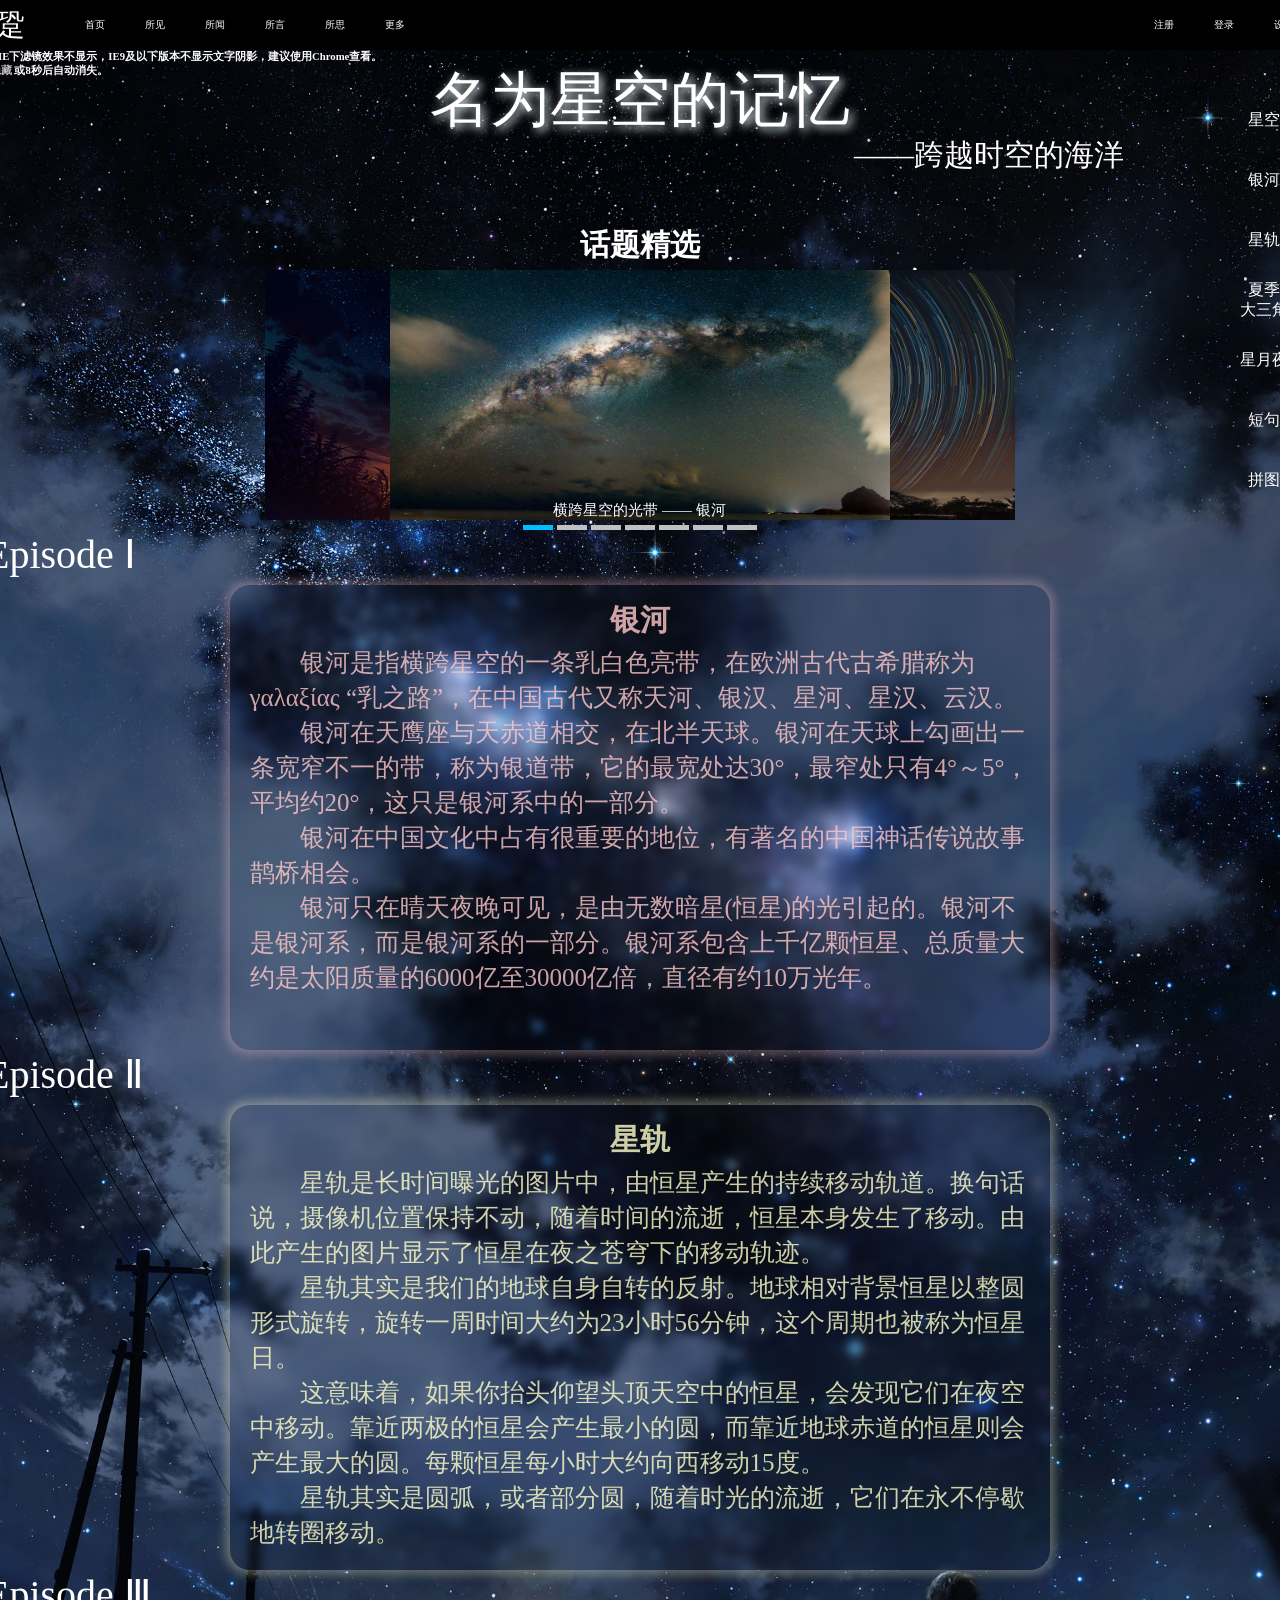
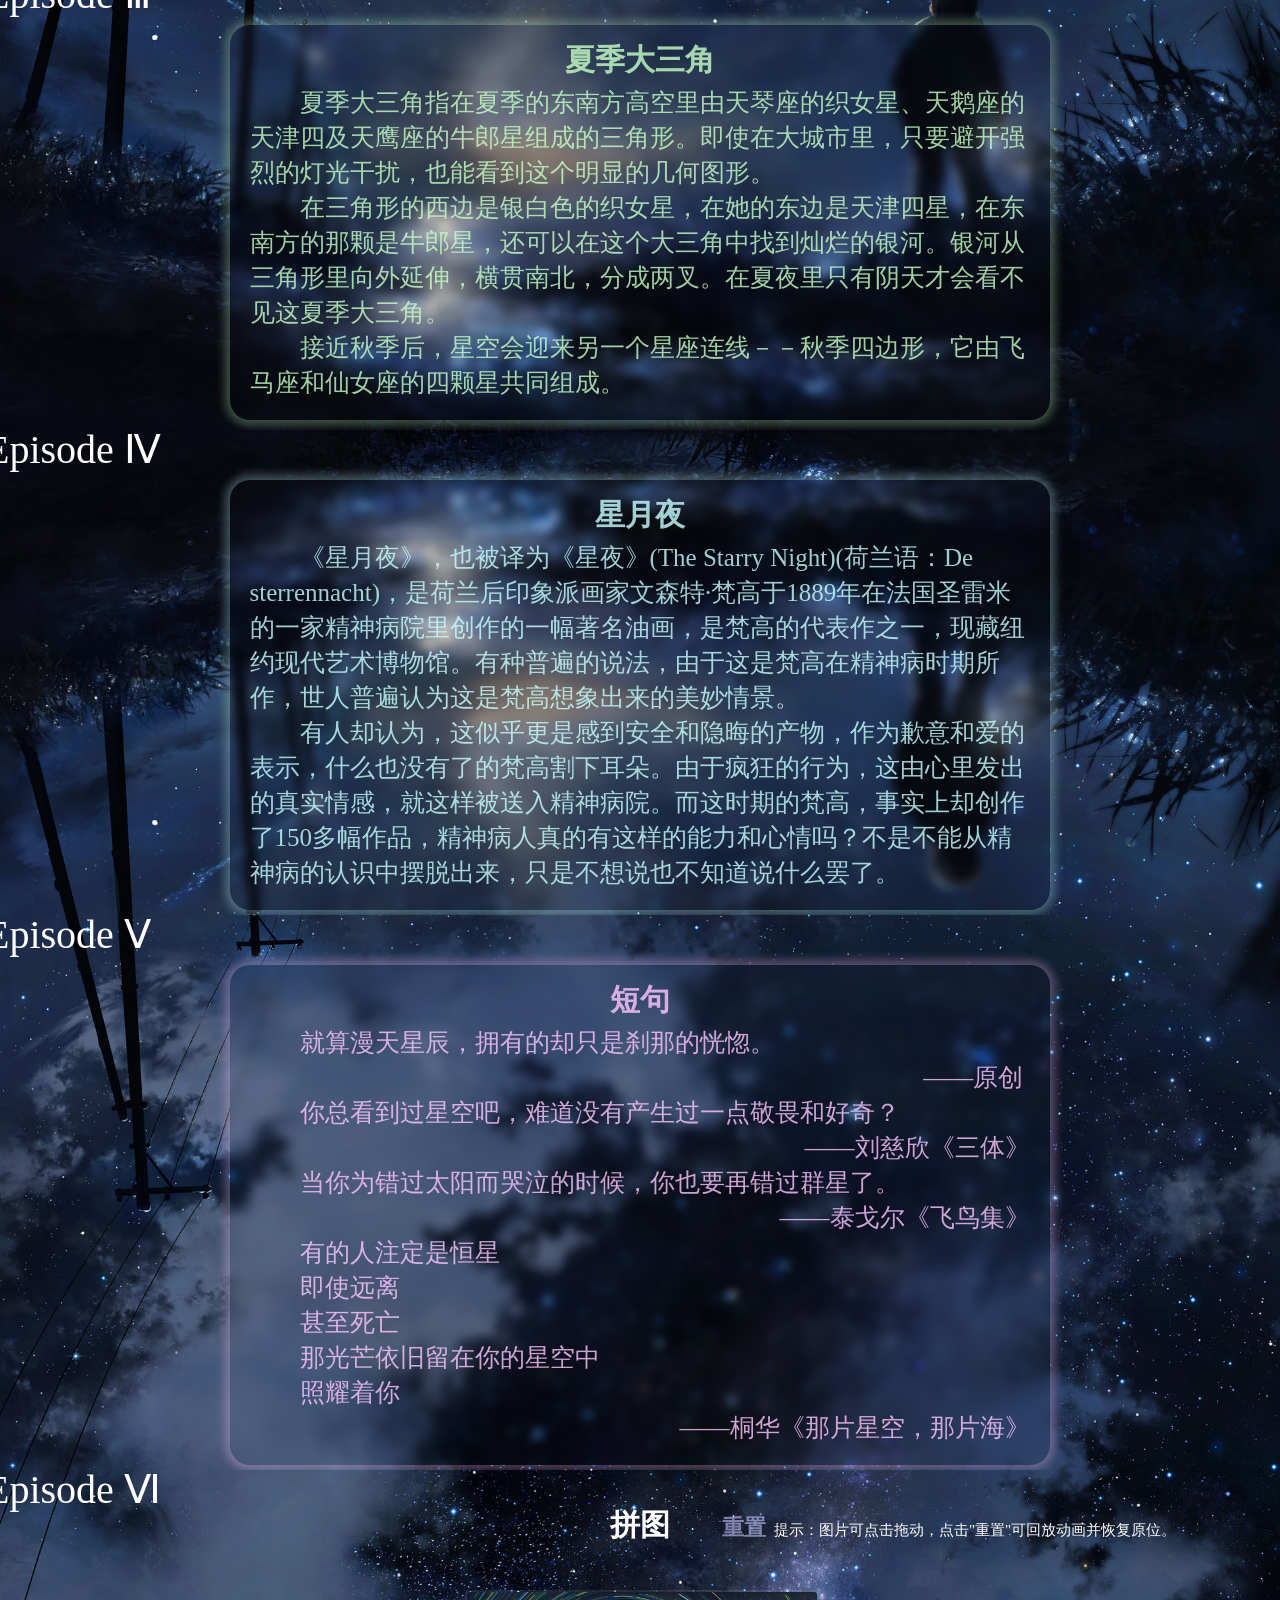
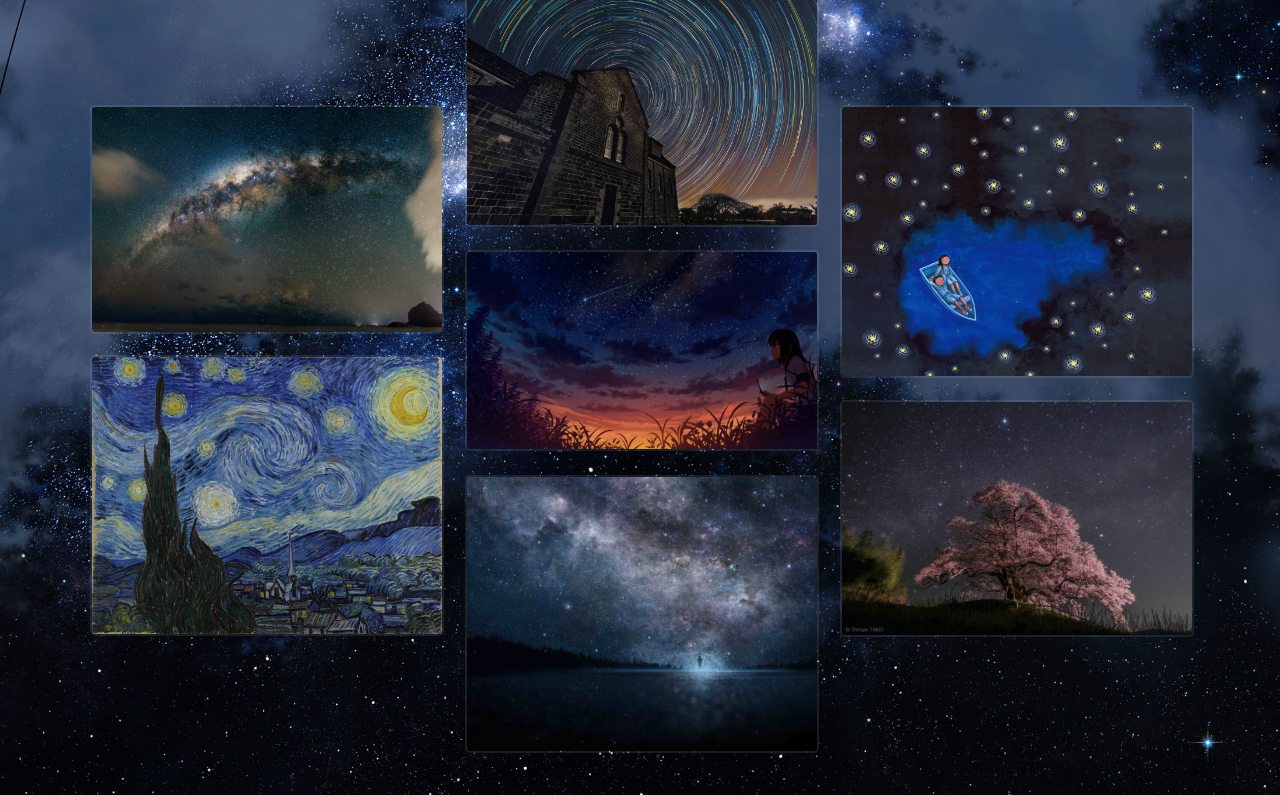
==== Starry Sky.html @ 90aaf9bb "add ss" ====
﻿<!DOCTYPE html>
<html>
	<head>
		<meta charset="utf-8" />
		<title>My Page</title>
		<link rel="stylesheet"type="text/css"href="ss.css">
		<script type="text/javascript"src="ss.js" ></script>
	</head>
	<body onselectstart="return false">
		<div id="header">
			<ul class="nav">
				<h3>空跫</h3>
				<li title="首页">
					<a href="javascript:location.reload();">首页</a>					
				</li>
				<li>
					<a href="javascript:;">所见</a>
					<p class="subnav">
						<a href="javascript:;">万紫千红</a>
						<a href="javascript:;">眼花缭乱</a>
						<a href="javascript:;">万千星辰</a>
						<a href="javascript:;">尽收眼底</a>
					</p>
				</li>
				<li>
					<a href="javascript:;">所闻</a>
					<p class="subnav">
						<a href="javascript:;">侧耳倾听</a>
						<a href="javascript:;">万籁俱寂</a>
						<a href="javascript:;">空谷跫音</a>
						<a href="javascript:;">寥若晨星</a>
					</p>
				</li>
				<li>
					<a href="javascript:;">所言</a>
					<p class="subnav">
						<a href="javascript:;">千言万语</a>
						<a href="javascript:;">不可名状 </a>
						<a href="javascript:;">言不由衷</a>
						<a href="javascript:;">事与愿违</a>
					</p>
				</li>
				<li>
					<a href="javascript:;">所思</a>
					<p class="subnav">
						<a href="javascript:;">思绪万千</a>
						<a href="javascript:;">百感交集</a>
						<a href="javascript:;">魂牵梦萦</a>
						<a href="javascript:;">欲罢不能</a>
					</p>
				</li>
				<li>
					<a href="javascript:;">更多</a>
					<p class="subnav">
						<a href="javascript:;">多多益善</a>
						<a href="javascript:;">琳琅满目</a>
						<a href="javascript:;">如沐春风</a>
						<a href="javascript:;">如梦初醒</a>
					</p>
				</li>
			</ul>
			<ul class="nav second">
				<li title="设置"><a href="javascript:;">设置</a></li>
				<li title="登录"><a href="javascript:;">登录</a></li>
				<li title="注册"><a href="javascript:;">注册</a></li>
			</ul>
		</div>
		<div id="main">
			<h6>提示：IE下滤镜效果不显示，IE9及以下版本不显示文字阴影，建议使用Chrome查看。<br/>点击 <strong class='hide'>隐藏</strong> 或<span>10</span>秒后自动消失。</h6>
			<ul class="menu">
					<li>星空</li>
					<li>银河</li>
					<li>星轨</li>
					<li><p></p>夏季<br/>大三角</li>
					<li>星月夜</li>
					<li>短句</li>
					<li>拼图</li>
			</ul>
			<p class="top">TOP</p>
			<div id="star"class="part">
				<h1>名为星空的记忆</h1>			
				<h3>——跨越时空的海洋</h3>
				<h4>话题精选</h4>
				<div class="stage">
					<div class="box center">
						<p class="shadow"></p>
						<img src="img/main01.jpg"/>
						<p class="note">横跨星空的光带 —— 银河</p>
					</div>
					<div class="box right">
						<p class="shadow"></p>
						<img src="img/main02.jpg"/>
						<p class="note">地球自转的反射 —— 星轨</p>
					</div>
					<div class="box">
						<p class="shadow"></p>
						<img src="img/main03.jpg"/>
						<p class="note">东南方高空的夏季大三角</p>
					</div>
					<div class="box">
						<p class="shadow"></p>
						<img src="img/main04.jpg"/>
						<p class="note">璀璨星空下的地平线</p>
					</div>
					<div class="box">
						<p class="shadow"></p>
						<img src="img/main05.jpg"/>
						<p class="note">梵高创作油画 ——《星月夜》</p>
					</div>
					<div class="box">
						<p class="shadow"></p>
						<img src="img/main06.jpg"/>
						<p class="note">几米著绘本 ——《星空》</p>
					</div>
					<div class="box left">
						<p class="shadow"></p>
						<img src="img/main07.jpg"/>
						<p class="note">关于星空的短句</p>
					</div>
					<p class="icon"><img src="img/icon1.png"/></p>
					<p class="icon next"><img src="img/icon2.png"/></p>
				</div>
			</div>
			<div id="milky"class="part">
				<h2 class="episode">Episode Ⅰ</h2>				
				<div class="blur">
					<strong>银河</strong>
					<p>银河是指横跨星空的一条乳白色亮带，在欧洲古代古希腊称为γαλαξίας “乳之路”，在中国古代又称天河、银汉、星河、星汉、云汉。</p>
					<p>银河在天鹰座与天赤道相交，在北半天球。银河在天球上勾画出一条宽窄不一的带，称为银道带，它的最宽处达30°，最窄处只有4°～5°，平均约20°，这只是银河系中的一部分。</p>
					<p>银河在中国文化中占有很重要的地位，有著名的中国神话传说故事鹊桥相会。</p>
					<p>银河只在晴天夜晚可见，是由无数暗星(恒星)的光引起的。银河不是银河系，而是银河系的一部分。银河系包含上千亿颗恒星、总质量大约是太阳质量的6000亿至30000亿倍，直径有约10万光年。</p>
				</div>
			</div>
			<div id="trail"class="part">
				<h2 class="episode">Episode Ⅱ</h2>
				<div class="blur trail">
					<strong>星轨</strong>
					<p>星轨是长时间曝光的图片中，由恒星产生的持续移动轨道。换句话说，摄像机位置保持不动，随着时间的流逝，恒星本身发生了移动。由此产生的图片显示了恒星在夜之苍穹下的移动轨迹。</p>
					<p>星轨其实是我们的地球自身自转的反射。地球相对背景恒星以整圆形式旋转，旋转一周时间大约为23小时56分钟，这个周期也被称为恒星日。</p>
					<p>这意味着，如果你抬头仰望头顶天空中的恒星，会发现它们在夜空中移动。靠近两极的恒星会产生最小的圆，而靠近地球赤道的恒星则会产生最大的圆。每颗恒星每小时大约向西移动15度。</p>
					<p>星轨其实是圆弧，或者部分圆，随着时光的流逝，它们在永不停歇地转圈移动。</p>
				</div>
			</div>
			<div id="triangle"class="part">
				<h2 class="episode">Episode Ⅲ</h2>
				<div class="blur triangle">
					<strong>夏季大三角</strong>
					<p>夏季大三角指在夏季的东南方高空里由天琴座的织女星、天鹅座的天津四及天鹰座的牛郎星组成的三角形。即使在大城市里，只要避开强烈的灯光干扰，也能看到这个明显的几何图形。</p>
					<p>在三角形的西边是银白色的织女星，在她的东边是天津四星，在东南方的那颗是牛郎星，还可以在这个大三角中找到灿烂的银河。银河从三角形里向外延伸，横贯南北，分成两叉。在夏夜里只有阴天才会看不见这夏季大三角。</p>
					<p>接近秋季后，星空会迎来另一个星座连线－－秋季四边形，它由飞马座和仙女座的四颗星共同组成。</p>
				</div>
			</div>
			<div id="night"class="part">
				<h2 class="episode">Episode Ⅳ</h2>
				<div class="blur night">
					<strong>星月夜</strong>
					<p>《星月夜》，也被译为《星夜》(The Starry Night)(荷兰语：De sterrennacht)，是荷兰后印象派画家文森特·梵高于1889年在法国圣雷米的一家精神病院里创作的一幅著名油画，是梵高的代表作之一，现藏纽约现代艺术博物馆。有种普遍的说法，由于这是梵高在精神病时期所作，世人普遍认为这是梵高想象出来的美妙情景。</p>
					<p>有人却认为，这似乎更是感到安全和隐晦的产物，作为歉意和爱的表示，什么也没有了的梵高割下耳朵。由于疯狂的行为，这由心里发出的真实情感，就这样被送入精神病院。而这时期的梵高，事实上却创作了150多幅作品，精神病人真的有这样的能力和心情吗？不是不能从精神病的认识中摆脱出来，只是不想说也不知道说什么罢了。</p>
				</div>
			</div>
			<div id="quote"class="part">
				<h2 class="episode">Episode Ⅴ</h2>
				<div class="blur quote">
					<strong>短句</strong>
					<p>就算漫天星辰，拥有的却只是刹那的恍惚。</p>
					<p class="author">——原创&nbsp;</p>					
					<p>你总看到过星空吧，难道没有产生过一点敬畏和好奇？</p>
					<p class="author">——刘慈欣《三体》</p>					
					<p>当你为错过太阳而哭泣的时候，你也要再错过群星了。</p>
					<p class="author">——泰戈尔《飞鸟集》</p>					
					<p>有的人注定是恒星</p>
					<p>即使远离</p>
					<p>甚至死亡</p>
					<p>那光芒依旧留在你的星空中</p>
					<p>照耀着你</p>
					<p class="author">——桐华《那片星空，那片海》</p>
				</div>
			</div>
			<div id="picture"class="part">
				<h2 class="episode">Episode Ⅵ</h2>
				<h3>拼图</h3>
				<h4 class="replay">重置</h4>
				<h5>提示：图片可点击拖动，点击"重置"可回放动画并恢复原位。</h5>
				<img src="img/main01.jpg"/>
				<img src="img/main02.jpg"/>
				<img src="img/main06.jpg"/>
				<img src="img/main07.jpg"/>			
				<img src="img/main05.jpg"/>
				<img src="img/main04.jpg"/>
				<img src="img/main03.jpg"/>
			</div>
		</div>
	</body>
</html>
---- ss.css ----
body{
	margin: 0;
	overflow-x: hidden;
}
*{
	margin: 0;
	padding: 0;
	text-align: center;
	color: white;
	-webkit-user-select: none;
	-moz-user-select: none;
	-ms-user-select: none;
	user-select: none;
}
a{
	text-decoration: none;	
}
ul{
	list-style-type: none;
}
li,.hide,.top,.box,.icon,.replay{
	cursor: pointer;
}
#header{
	height: 50px;
	background: black;
}
#header .nav{
	position: absolute;
	top: 0;
	left: 50%;
	width: 960px;
	margin-left: -675px;
	background: black;
}
#header .second{
	width: 410px;
	margin-left: 264px;
}
.nav h3{
	float: left;
	margin-right: 40px;
	font: 30px/50px KaiTi;
	color: white;
	cursor: not-allowed;
}
.nav li{
	float: left;
	padding: 20px 20px;
	height: 10px;
	line-height: 10px;
	font-size: 10px;	
}
.second li{
	float: right;
}
.nav .subnav{
	display: none;
	position: absolute;
	top: 55px;
	z-index: 1;
	margin-left: -20px;
	padding: 10px;
	height: 20px;	
	line-height: 20px;
	background: rgba(255,255,255,0.9);
	border-radius: 5px;
}
.nav .subnav a{
	margin-left: 5px;
	color: black;
}
.nav .subnav a:first-child{
	margin-left: 0;
}
.nav .subnav a:hover{
	color: rgba(100,100,255,0.9);
}
#main{
	position: absolute;
	top: 50px;
	left: 50%;
	z-index: 0;
	margin-left: -675px;
	width: 1349px;
	height: 3945px;
	background: url(img/bg01.jpg) no-repeat;
	background-size: contain;
}
#main h6{
	text-align: left;
}
h6 strong{
	color: silver;
}
#main .menu{
	position: absolute;
	top: 40px;
	right: 20px;
	z-index: 999;
}
.menu li{
	position: relative;
	width: 60px;
	height: 60px;
	line-height: 60px;
	white-space: nowrap;
	overflow: hidden;
	text-overflow: ellipsis;
}
.menu li:nth-child(4){
	line-height: 20px;	
}
.menu li:nth-child(4) p{
	height: 10px;
}
.menu li:hover{
	color: rgba(255,200,255,0.9);
}
.current{
	color: rgba(200,255,255,0.9)!important;	
	background: rgba(0,0,0,0.6);
	border-radius: 10px;
	box-shadow: 0 0 50px 5px rgba(200,200,255,0.9);
}
#main .top{
	display: none;
	position: fixed;
	bottom: 0;
	z-index: 999;
	font-size: 50px;
	text-shadow: 0 3px 10px gray;
}
#main .part{
	width: 100%;
}
#star{
	position: absolute;
	top: 20px;	
	z-index: -1;
	height: 465px;
}
#star h1{
	font: 60px/1 FangSong;
	text-shadow: 3px 3px 10px azure;
}
#star h3{
	float: right;
	margin: 10px 190px;
	width: 270px;
	font: 30px/1 FangSong;
}
#star h4{
	margin-top: 100px;
	font: bold 30px/1 SimSun;
}
#star .stage{
	position: absolute;
	top: 200px;
	left: 50%;
	margin-left: -375px;
	width: 750px;
	height: 250px;
}
.stage .box{
	position: absolute;
	top: 0;
	left: 125px;
	width: 500px;
	height: 250px;
}
.stage .center{
	z-index: 3;
}
.stage .left{
	left: 0;
}
.stage .right{
	left: 250px;
}
.box .shadow{
	position: absolute;
	width: 500px;
	height: 250px;
	opacity: 0.4;
	background: black;	
}
.box img{
	width: 500px;
	height: 250px;
}
.box .note{
	position: absolute;
	left: 50%;
	bottom: 0;
	width: 500px;
	margin-left: -250px;
	font-size: 15px;
	white-space: nowrap;
	overflow: hidden;
	text-overflow: ellipsis;
}
.center .shadow{
	opacity: 0;
}
.stage .btns{
	position: absolute;
	bottom: -10px;
	left: 50%;
	margin-left: -117px;
	height: 15px;
}
.btns li{
	float: left;
	margin: 10px 4px 0 0;
	width: 30px;
	height: 5px;
	background: silver;
}
.btns li:last-child{
	margin-right: 0;
}
.btns li.active{
	background: deepskyblue;
}
.stage .icon{
	position: absolute;
	z-index: 3;
	width: 125px;
	height: 250px;	
	opacity: 0;
}
.stage .next{
	right: 0;
}
.icon img{
	position: absolute;
	top: 114px;
	left: 10px;
	width: 22px;
	height: 21px;
}
.next img{
	left: 93px;
}
#milky{
	position: absolute;
	top: 485px;
	height: 520px;	
}
.episode{
	margin-left: 20px;
	text-align: left;
	font: 40px/1 verdana;
}
.blur{
	position: absolute;
	top: 50px;
	left: 50%;
	margin-left: -410px;
	padding: 20px;	
	width: 780px;
	height: 425px;
	overflow: hidden;
	border-radius: 20px;
	box-shadow: 0 0 10px 5px rgba(255,200,200,0.3);
}
.blur:after{
	content: '';
	position: absolute;
	top: 0;
	left: 0;
	right: 0;
	bottom: 0;
	z-index: -1;
	margin: -10px;
	-webkit-filter: blur(5px);
	filter: blur(5px);
	background: url(img/bg01.jpg) top -525px left -254px;
	background-size: 1349px;
}
.blur strong{
	font: bold 30px/1 SimSun;
	color: rgba(255,200,200,0.8);
}
.blur p{
	max-height: 105px;
	text-align: left;
	text-indent: 2em;
	font: 25px/35px SimSun;
	color: rgba(255,200,200,0.8);
}
.blur p:first-of-type{
	margin-top: 10px;
}
#trail{
	position: absolute;
	top: 1005px;
	height: 520px;
}
.trail{
	box-shadow: 0 0 10px 5px rgba(255,255,200,0.3);
}
.trail:after{
	background-position: top -1045px left -254px;	
}
.trail strong,.trail p{
	color: rgba(255,255,200,0.8);
}
#triangle{
	position: absolute;
	top: 1525px;
	height: 455px;
}
.triangle{
	height: 355px;
	box-shadow: 0 0 10px 5px rgba(200,255,200,0.3);
}
.triangle:after{
	background-position: top -1565px left -254px;	
}
.triangle p{
	max-height: 140px;
}
.triangle strong,.triangle p{
	color: rgba(200,255,200,0.8);
}
#night{
	position: absolute;
	top: 1980px;
	z-index: 0;
	height: 485px;
	background: url(img/bg02.jpg);
	background-size: 1349px;
}
.night{
	height: 390px;
	box-shadow: 0 0 10px 5px rgba(200,255,255,0.3);
}
.night:after{
	background: url(img/bg02.jpg) top -40px left -254px;
	background-size: 1349px;
}
.night p{
	max-height: 175px;
}
.night strong,.night p{
	color: rgba(200,255,255,0.8);
}
#quote{
	position: absolute;
	top: 2465px;
	z-index: 0;
	height: 555px;	
	background: url(img/bg02.jpg) top -485px center;
	background-size: 1349px;
}
.quote{
	height: 460px;
	box-shadow: 0 0 10px 5px rgba(255,200,255,0.3);
}
.quote:after{
	background: url(img/bg02.jpg) top -525px left -254px;
	background-size: 1349px;
}
.quote .author{
	text-align: right;
}
.quote strong,.quote p{
	color: rgba(255,200,255,0.8);
}
#picture{
	position: absolute;
	top: 3020px;
	height: 925px;
	background: url(img/bg02.jpg) top -1040px center;
	background-size: 1349px;
}
#picture h3{
	font: bold 30px/1 SimSun;
}
#picture .replay{
	float: right;
	margin: -23px 520px;
	width: 100px;
	font: bold 22px/22px SimSun;
	color: rgba(200,200,255,0.6);
}
#picture .replay:hover{
	color: rgba(200,200,255,1);
}
#picture h5{
	float: right;
	margin: -17px 130px;
	width: 410px;
	height: 50px;
	text-align: left;
	font: 15px/1 SimSun;
	overflow: hidden;
	white-space: nowrap;
	text-overflow: ellipsis;
}
#picture img{
	position: absolute;
	width: 350px;
	cursor: move;
	opacity: 0.9;
	border-radius: 5px;
	border: 2px solid rgba(255,255,255,0.1);	
}
#picture img:first-of-type{
	top: 235px;
	left: 125px;
}
#picture img:nth-of-type(2){
	top: 120px;
	left: 500px;
}
#picture img:nth-of-type(3){
	top: 235px;
	left: 875px;
}
#picture img:nth-of-type(4){
	top: 380px;
	left: 500px;
}
#picture img:nth-of-type(5){
	top: 485px;
	left: 125px;
}
#picture img:nth-of-type(6){
	top: 605px;
	left: 500px;
}
#picture img:last-of-type{
	top: 530px;
	left: 875px;
}
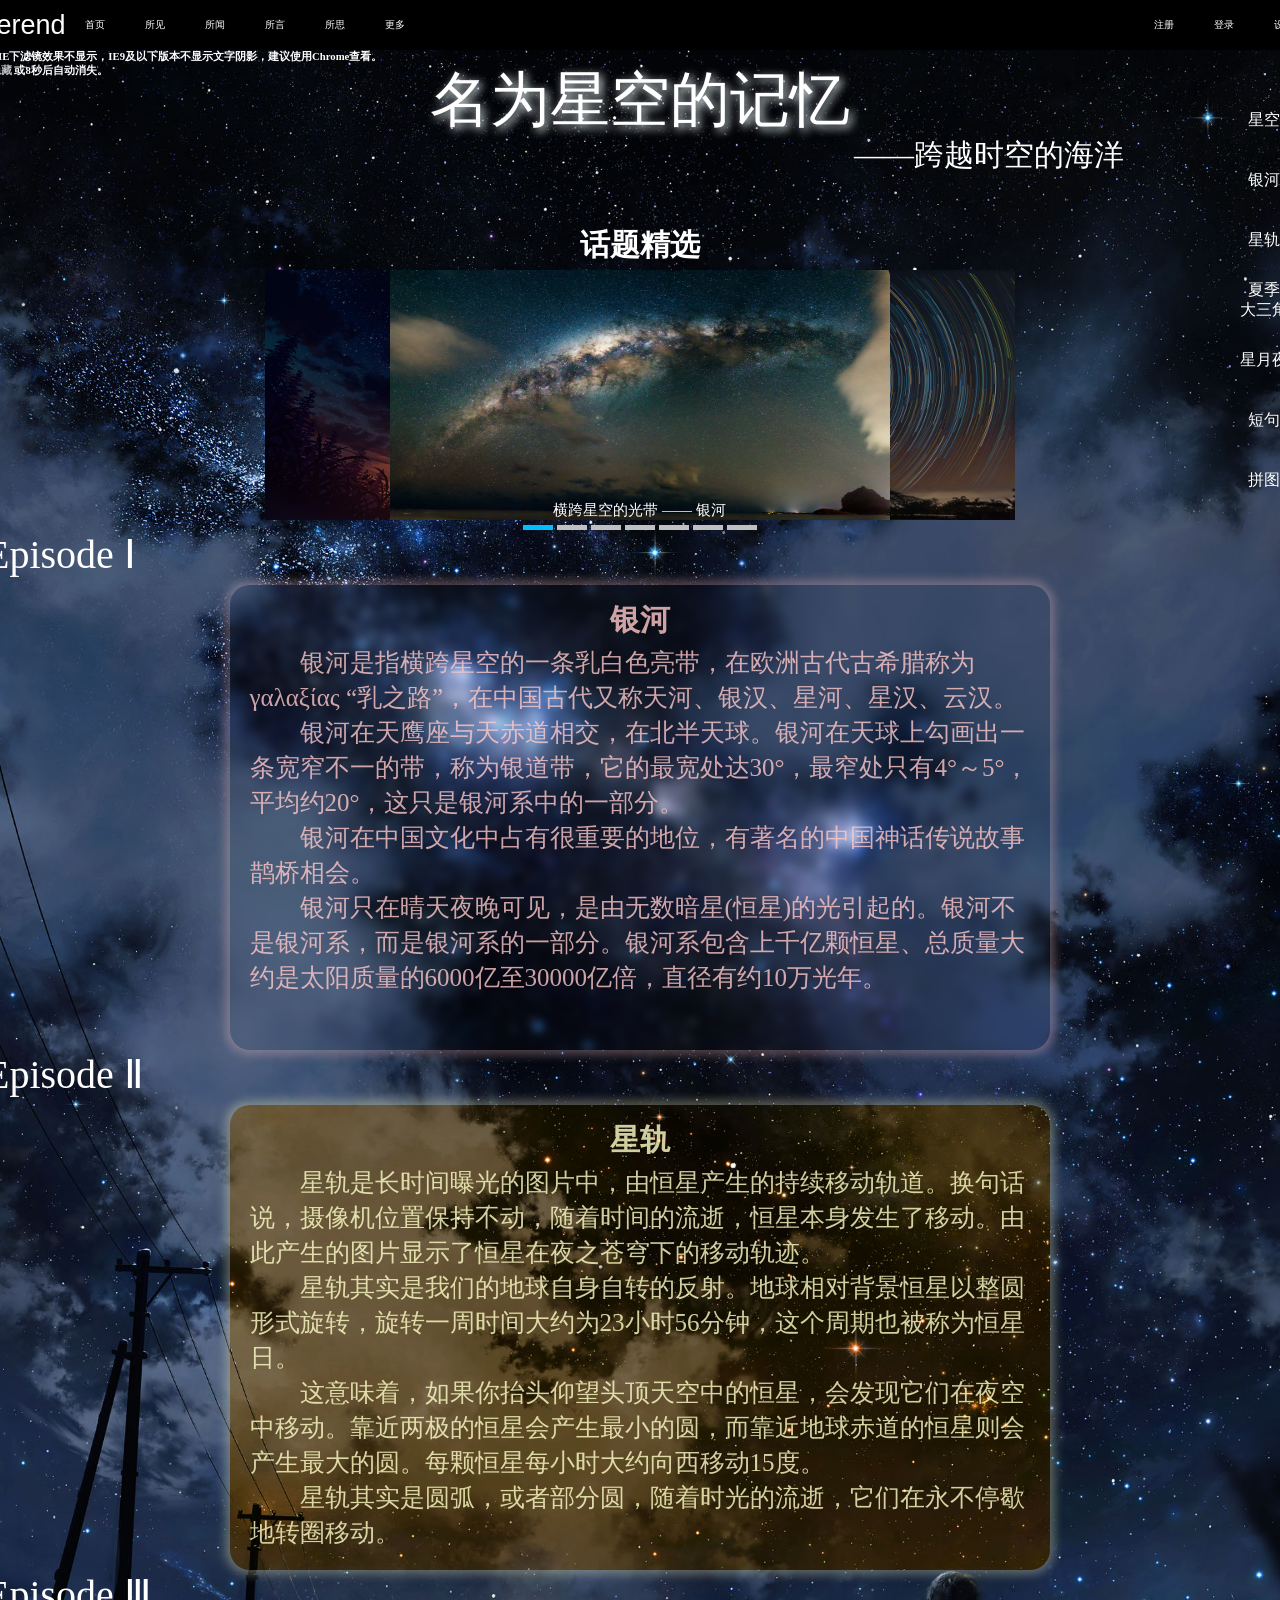
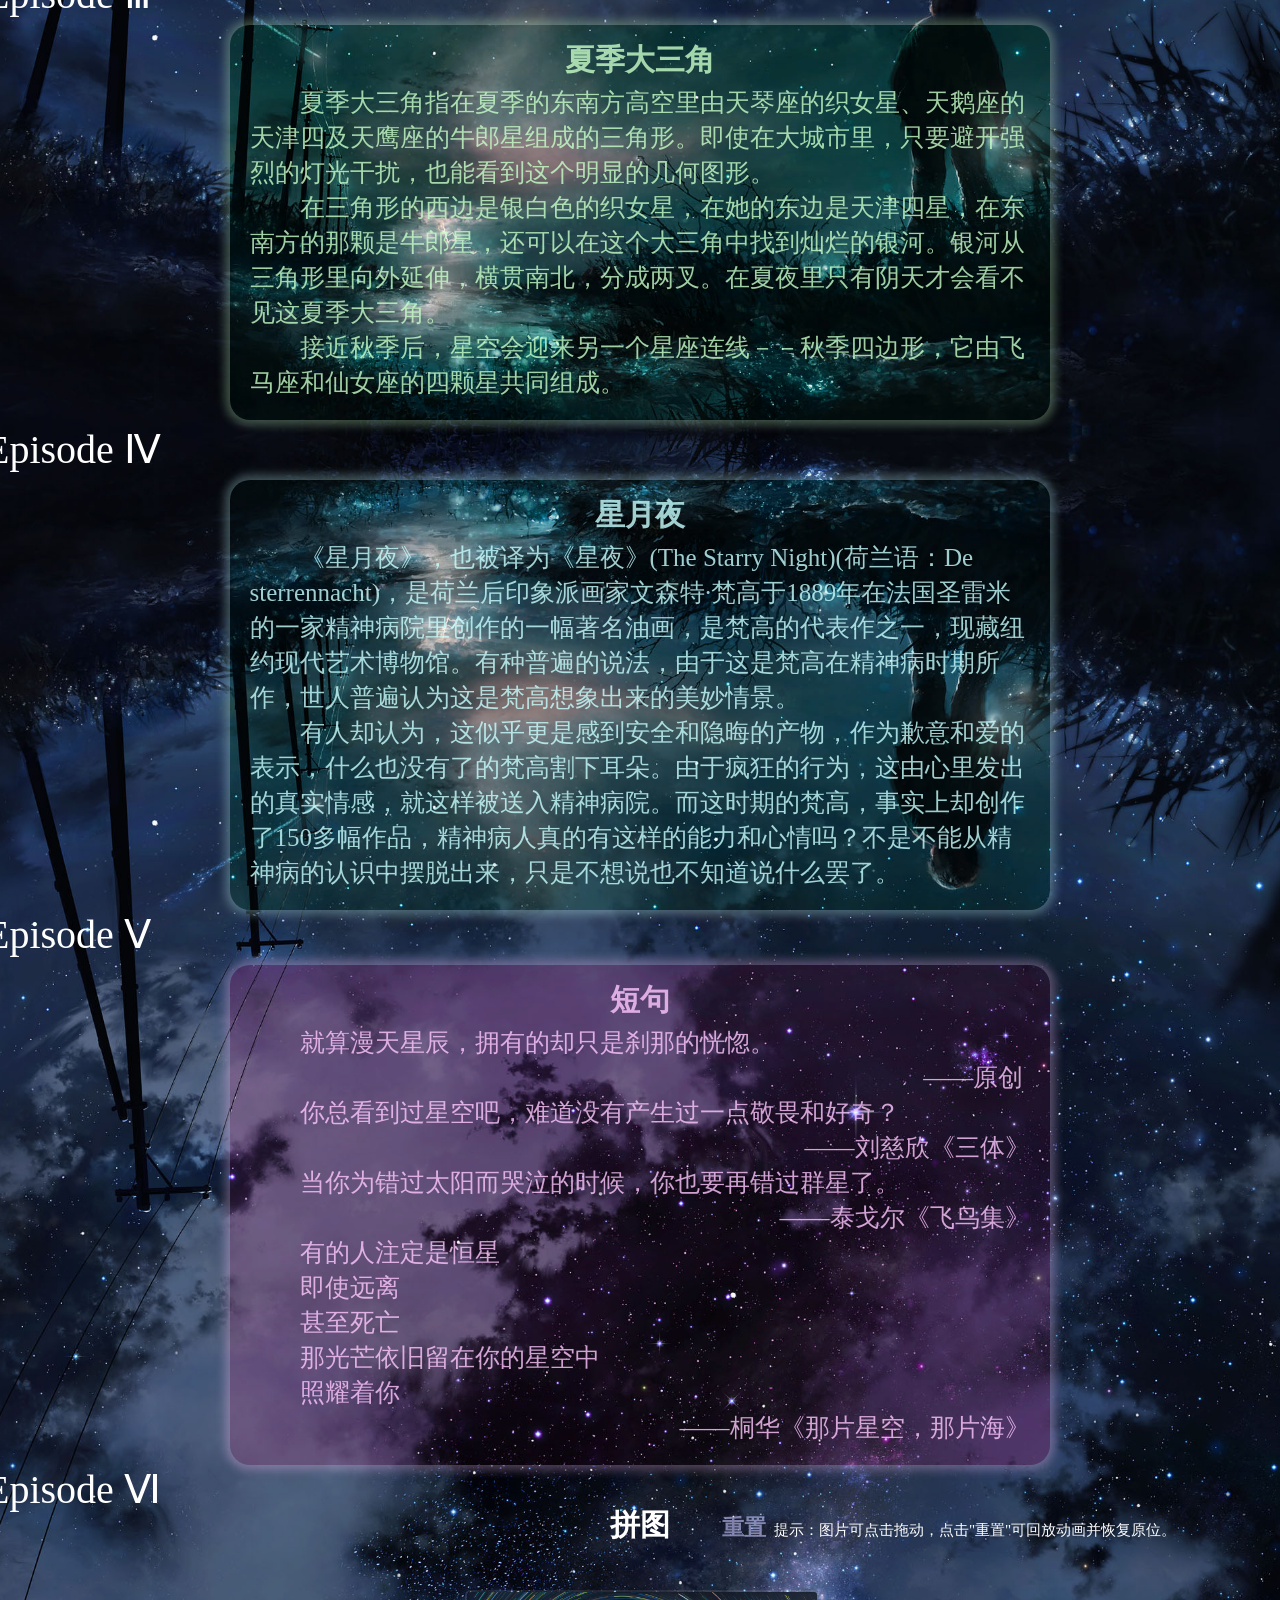
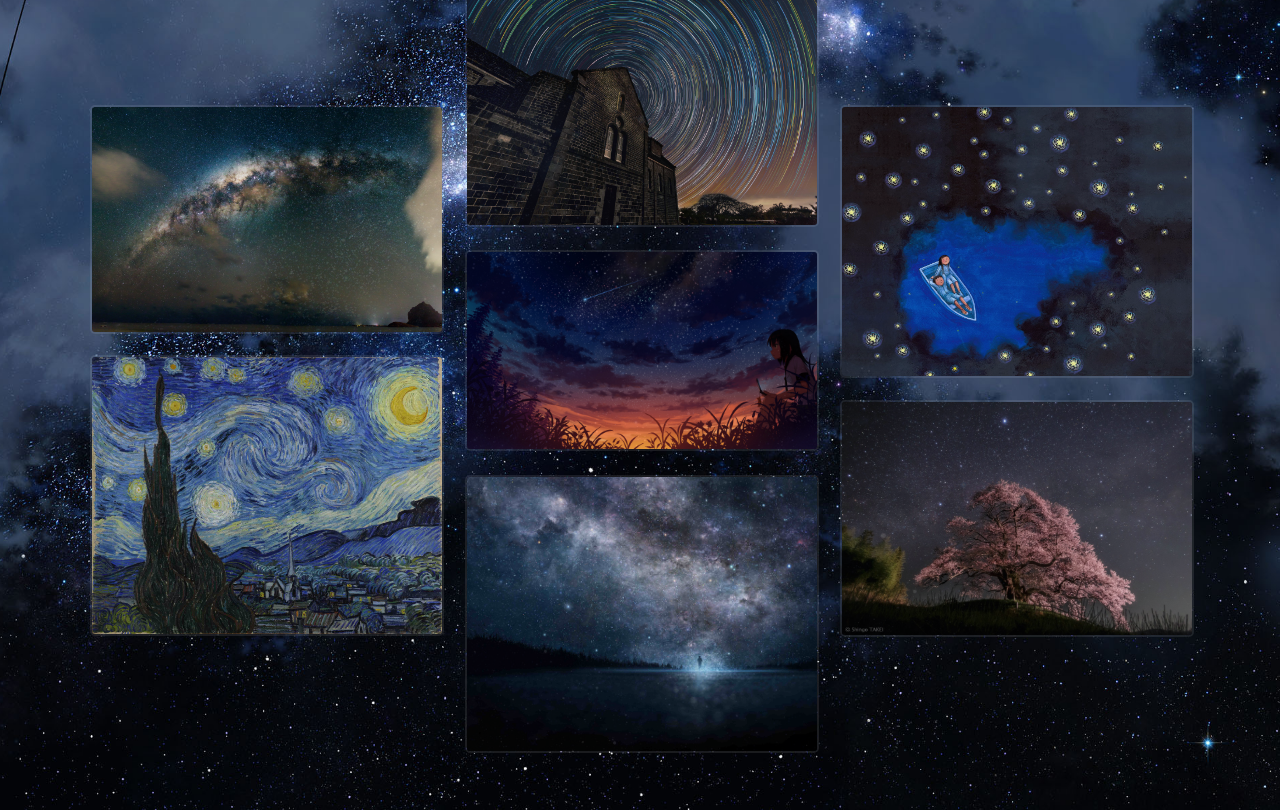
==== commit 22ce4a77: "最终改动" ====
--- a/Starry Sky.html
+++ b/Starry Sky.html
@@ -9,7 +9,7 @@
 	<body onselectstart="return false">
 		<div id="header">
 			<ul class="nav">
-				<h3>空跫</h3>
+				<h3><a href="https://github.com/Everend">Everend</a></h3>
 				<li title="首页">
 					<a href="javascript:location.reload();">首页</a>					
 				</li>
@@ -66,7 +66,7 @@
 			</ul>
 		</div>
 		<div id="main">
-			<h6>提示：IE下滤镜效果不显示，IE9及以下版本不显示文字阴影，建议使用Chrome查看。<br/>点击 <strong class='hide'>隐藏</strong> 或<span>10</span>秒后自动消失。</h6>
+			<h6>提示：IE下滤镜效果不显示，IE9及以下版本不显示文字阴影，建议使用Chrome查看。<br/>点击 <strong class="hide">隐藏</strong> 或<span>10</span>秒后自动消失。</h6>
 			<ul class="menu">
 					<li>星空</li>
 					<li>银河</li>
@@ -117,8 +117,8 @@
 						<img src="img/main07.jpg"/>
 						<p class="note">关于星空的短句</p>
 					</div>
-					<p class="icon"><img src="img/icon1.png"/></p>
-					<p class="icon next"><img src="img/icon2.png"/></p>
+					<p class="icon"><img src="img/blank.png"/></p>
+					<p class="icon next"><img src="img/blank.png"/></p>
 				</div>
 			</div>
 			<div id="milky"class="part">
--- a/ss.css
+++ b/ss.css
@@ -39,17 +39,27 @@
 }
 .nav h3{
 	float: left;
-	margin-right: 40px;
-	font: 30px/50px KaiTi;
-	color: white;
-	cursor: not-allowed;
+	width: 100px;
+	text-align: center;
+	font: 27px/50px arial;
+	cursor: pointer;
+	transition: transform 1s;
+}
+.nav h3:hover{
+	transform: rotate(720deg);
+}
+.nav h3 a{
+	transition: color 1s;
+}
+.nav h3:hover a{
+	color: deepskyblue;	
 }
 .nav li{
 	float: left;
 	padding: 20px 20px;
 	height: 10px;
 	line-height: 10px;
-	font-size: 10px;	
+	font-size: 10px;
 }
 .second li{
 	float: right;
@@ -83,9 +93,9 @@
 	z-index: 0;
 	margin-left: -675px;
 	width: 1349px;
-	height: 3945px;
-	background: url(img/bg01.jpg) no-repeat;
-	background-size: contain;
+	height: 3960px;
+	background: url(img/bg.jpg) no-repeat;
+	background-size: 1349px;
 }
 #main h6{
 	text-align: left;
@@ -227,7 +237,7 @@
 	position: absolute;
 	z-index: 3;
 	width: 125px;
-	height: 250px;	
+	height: 250px;
 	opacity: 0;
 }
 .stage .next{
@@ -239,9 +249,13 @@
 	left: 10px;
 	width: 22px;
 	height: 21px;
+	background: url(icon.png);
+	background-size: cover;
 }
 .next img{
-	left: 93px;
+	left: auto;
+	right: 10px;
+	background-position: 22px 0;
 }
 #milky{
 	position: absolute;
@@ -276,7 +290,7 @@
 	margin: -10px;
 	-webkit-filter: blur(5px);
 	filter: blur(5px);
-	background: url(img/bg01.jpg) top -525px left -254px;
+	background: url(img/bg.jpg) -254px -525px;
 	background-size: 1349px;
 }
 .blur strong{
@@ -302,7 +316,9 @@
 	box-shadow: 0 0 10px 5px rgba(255,255,200,0.3);
 }
 .trail:after{
-	background-position: top -1045px left -254px;	
+	-webkit-filter: hue-rotate(180deg);
+	filter: hue-rotate(180deg);
+	background-position: -254px -1045px;	
 }
 .trail strong,.trail p{
 	color: rgba(255,255,200,0.8);
@@ -317,7 +333,9 @@
 	box-shadow: 0 0 10px 5px rgba(200,255,200,0.3);
 }
 .triangle:after{
-	background-position: top -1565px left -254px;	
+	-webkit-filter: hue-rotate(315deg);
+	filter: hue-rotate(315deg);
+	background-position: -254px -1565px;	
 }
 .triangle p{
 	max-height: 140px;
@@ -330,16 +348,15 @@
 	top: 1980px;
 	z-index: 0;
 	height: 485px;
-	background: url(img/bg02.jpg);
-	background-size: 1349px;
 }
 .night{
 	height: 390px;
 	box-shadow: 0 0 10px 5px rgba(200,255,255,0.3);
 }
 .night:after{
-	background: url(img/bg02.jpg) top -40px left -254px;
-	background-size: 1349px;
+	-webkit-filter: hue-rotate(330deg);
+	filter: hue-rotate(330deg);
+	background-position: -254px -2020px;
 }
 .night p{
 	max-height: 175px;
@@ -352,16 +369,15 @@
 	top: 2465px;
 	z-index: 0;
 	height: 555px;	
-	background: url(img/bg02.jpg) top -485px center;
-	background-size: 1349px;
 }
 .quote{
 	height: 460px;
 	box-shadow: 0 0 10px 5px rgba(255,200,255,0.3);
 }
 .quote:after{
-	background: url(img/bg02.jpg) top -525px left -254px;
-	background-size: 1349px;
+	-webkit-filter: hue-rotate(45deg);
+	filter: hue-rotate(45deg);
+	background-position: -254px -2505px;
 }
 .quote .author{
 	text-align: right;
@@ -372,9 +388,7 @@
 #picture{
 	position: absolute;
 	top: 3020px;
-	height: 925px;
-	background: url(img/bg02.jpg) top -1040px center;
-	background-size: 1349px;
+	height: 940px;
 }
 #picture h3{
 	font: bold 30px/1 SimSun;
